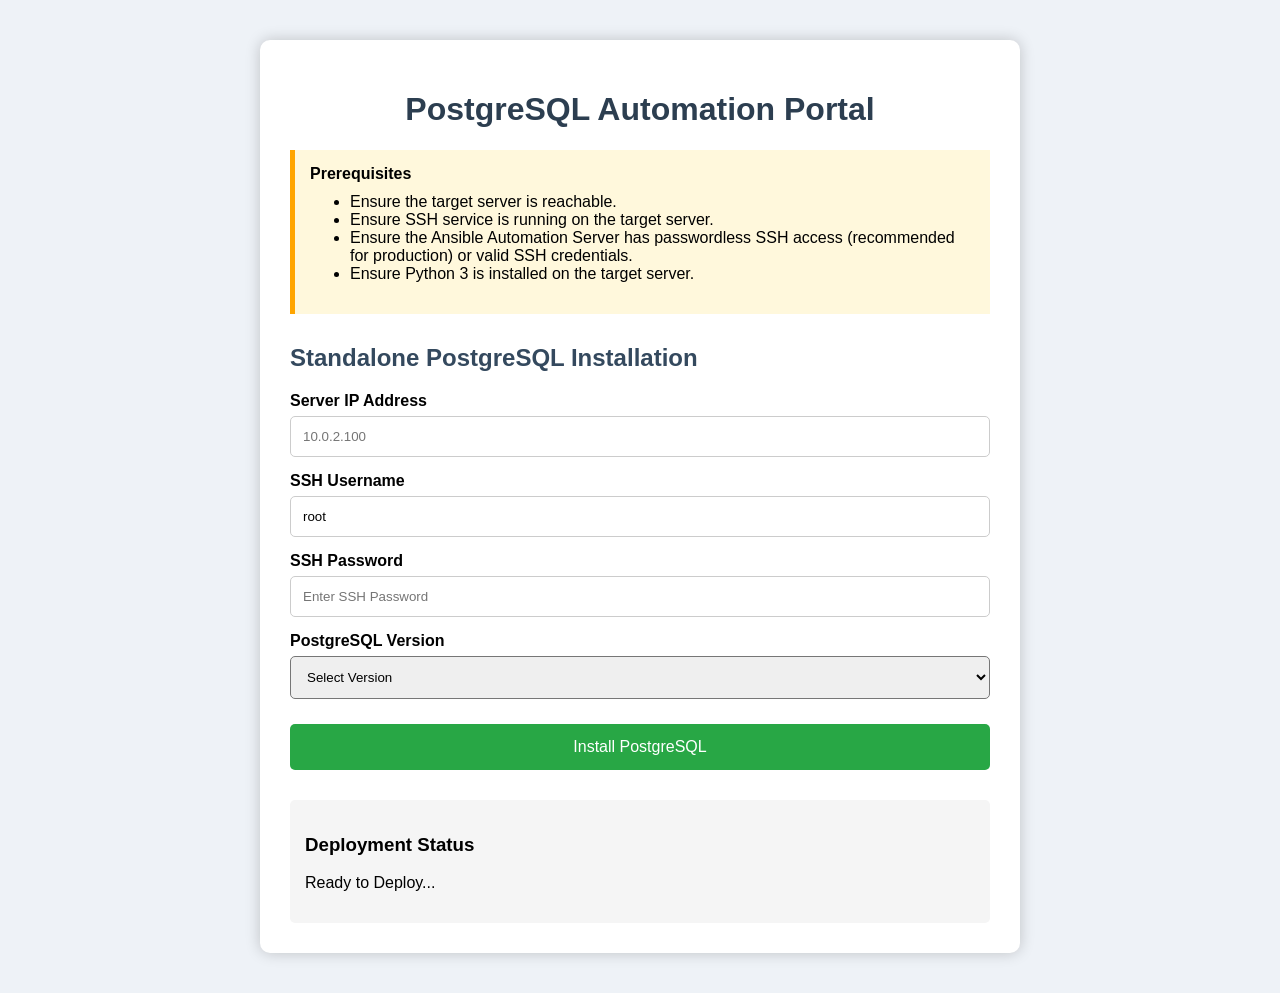
==== frontend/index.html @ a69e91f8 "adding the first version of the frontend" ====
<!DOCTYPE html>
<html lang="en">

<head>

    <meta charset="UTF-8">

    <meta name="viewport" content="width=device-width, initial-scale=1.0">

    <title>PostgreSQL Automation Portal</title>

    <link rel="stylesheet" href="css/style.css">

</head>

<body>

<div class="container">

    <h1>PostgreSQL Automation Portal</h1>

    <div class="warning">

        <strong>Prerequisites</strong>

        <ul>

            <li>Ensure the target server is reachable.</li>

            <li>Ensure SSH service is running on the target server.</li>

            <li>Ensure the Ansible Automation Server has passwordless SSH access (recommended for production) or valid SSH credentials.</li>

            <li>Ensure Python 3 is installed on the target server.</li>

        </ul>

    </div>

    <h2>Standalone PostgreSQL Installation</h2>

    <label>Server IP Address</label>

    <input
        type="text"
        id="server_ip"
        placeholder="10.0.2.100"
    >

    <label>SSH Username</label>

    <input
        type="text"
        id="ssh_user"
        value="root"
    >

    <label>SSH Password</label>

    <input
        type="password"
        id="ssh_password"
        placeholder="Enter SSH Password"
    >

    <label>PostgreSQL Version</label>

    <select id="postgres_version">

        <option value="">Select Version</option>

        <option value="16">PostgreSQL 16</option>

        <option value="17">PostgreSQL 17</option>

        <option value="18">PostgreSQL 18</option>

    </select>

    <button onclick="installPostgres()">

        Install PostgreSQL

    </button>

    <div class="status">

        <h3>Deployment Status</h3>

        <p id="status">

            Ready to Deploy...

        </p>

    </div>

</div>

<script src="js/app.js"></script>

</body>

</html>
---- frontend/css/style.css ----
body{

    margin:0;

    padding:0;

    background:#eef2f7;

    font-family:Arial, Helvetica, sans-serif;

}

.container{

    width:700px;

    margin:40px auto;

    background:white;

    padding:30px;

    border-radius:10px;

    box-shadow:0px 0px 15px rgba(0,0,0,0.2);

}

h1{

    text-align:center;

    color:#2c3e50;

}

h2{

    color:#34495e;

    margin-top:30px;

}

.warning{

    background:#fff8dc;

    border-left:5px solid orange;

    padding:15px;

    margin-bottom:25px;

}

.warning ul{

    margin-top:10px;

}

label{

    display:block;

    font-weight:bold;

    margin-top:15px;

}

input{

    width:100%;

    padding:12px;

    margin-top:6px;

    box-sizing:border-box;

    border:1px solid #ccc;

    border-radius:5px;

}

select{

    width:100%;

    padding:12px;

    margin-top:6px;

    border-radius:5px;

}

button{

    width:100%;

    margin-top:25px;

    padding:14px;

    background:#28a745;

    color:white;

    border:none;

    border-radius:5px;

    font-size:16px;

    cursor:pointer;

}

button:hover{

    background:#218838;

}

.status{

    margin-top:30px;

    padding:15px;

    background:#f5f5f5;

    border-radius:5px;

}
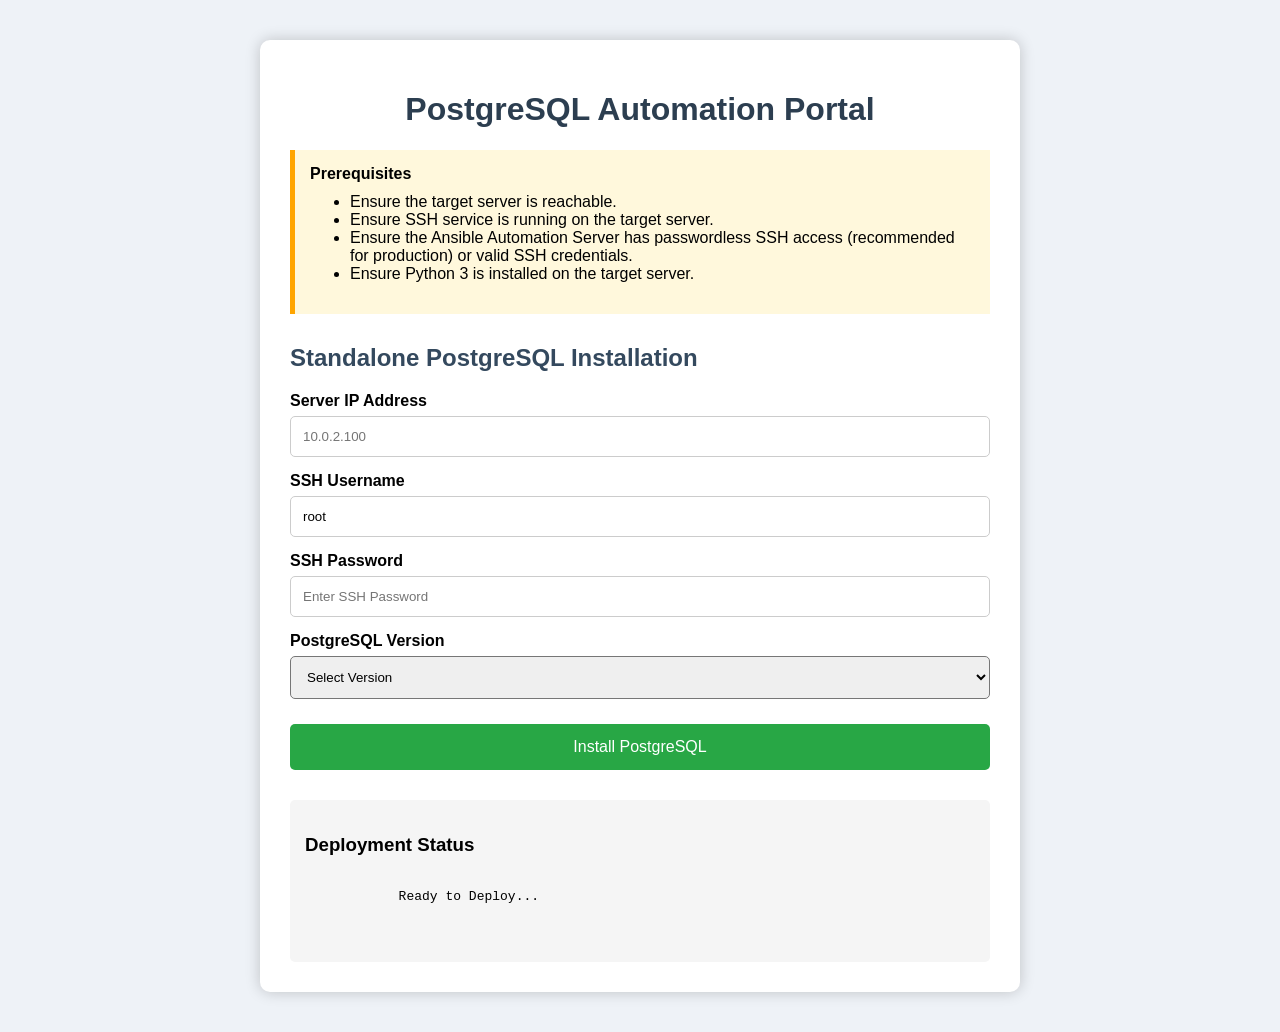
==== commit 84d9bff1: "This version contain the live log and the updating status after the creating the server : version:1." ====
--- a/frontend/index.html
+++ b/frontend/index.html
@@ -87,11 +87,11 @@
 
         <h3>Deployment Status</h3>
 
-        <p id="status">
+        <pre id="status">
 
             Ready to Deploy...
 
-        </p>
+        </pre>
 
     </div>
 
--- a/frontend/css/style.css
+++ b/frontend/css/style.css
@@ -137,3 +137,38 @@
     border-radius:5px;
 
 }
+
+
+.summary-table{
+
+    width:100%;
+
+    border-collapse:collapse;
+
+    margin-top:15px;
+
+}
+
+.summary-table th{
+
+    background:#2c3e50;
+
+    color:white;
+
+    padding:10px;
+
+}
+
+.summary-table td{
+
+    border:1px solid #ddd;
+
+    padding:10px;
+
+}
+
+.summary-table tr:nth-child(even){
+
+    background:#f5f5f5;
+
+}
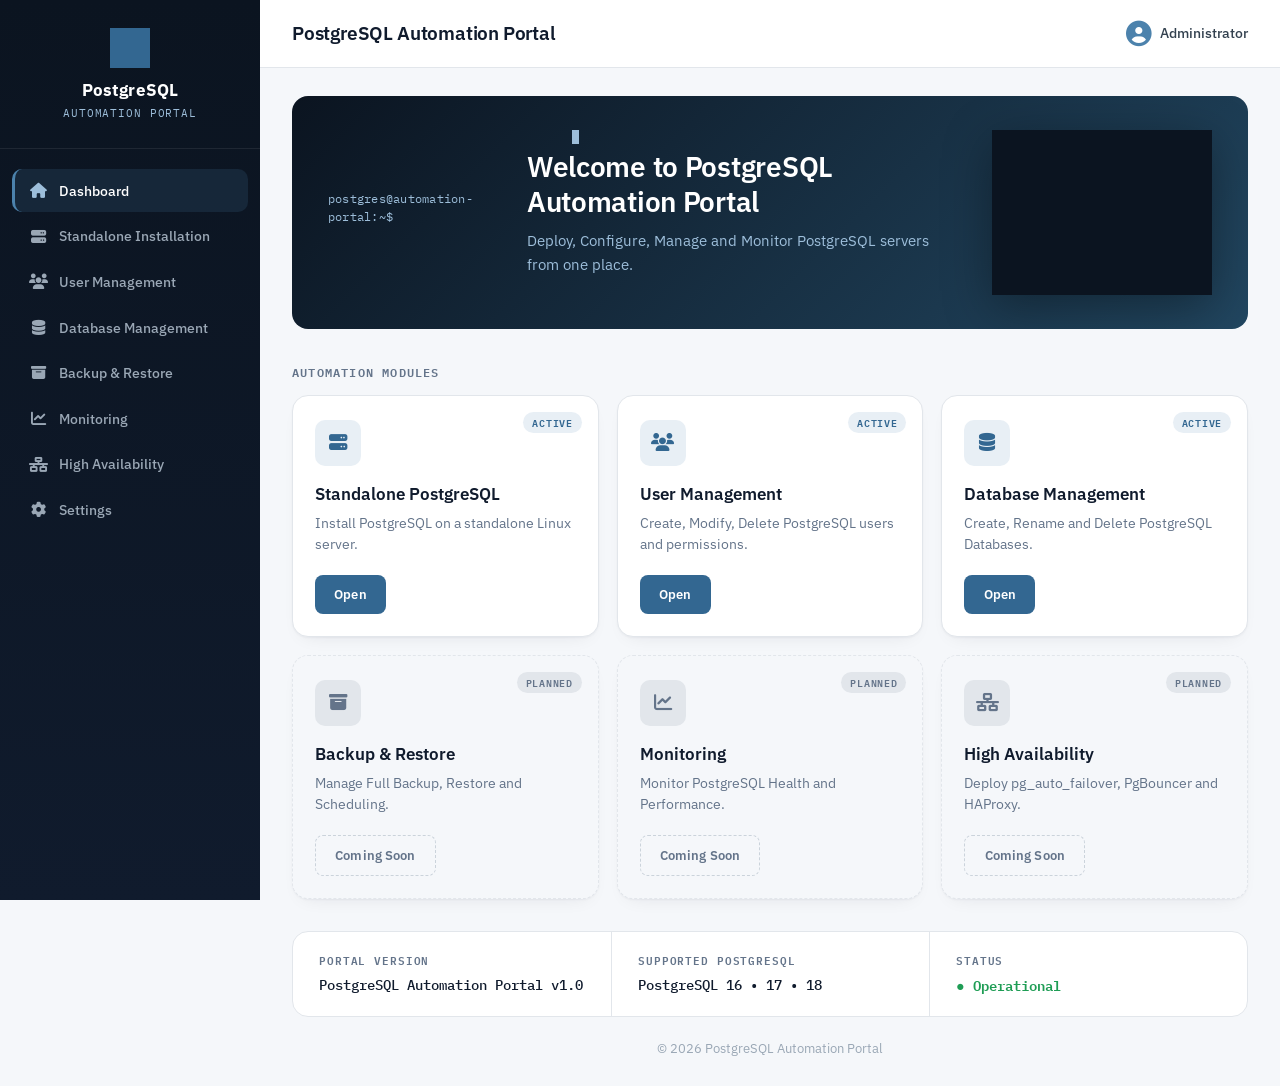
==== commit ba7d4f9e: "v2 beta" ====
--- a/frontend/index.html
+++ b/frontend/index.html
@@ -11,94 +11,383 @@
 
     <link rel="stylesheet" href="css/style.css">
 
+    <link rel="stylesheet"
+          href="https://cdnjs.cloudflare.com/ajax/libs/font-awesome/6.7.2/css/all.min.css">
+
 </head>
 
 <body>
 
-<div class="container">
-
-    <h1>PostgreSQL Automation Portal</h1>
-
-    <div class="warning">
-
-        <strong>Prerequisites</strong>
-
-        <ul>
-
-            <li>Ensure the target server is reachable.</li>
-
-            <li>Ensure SSH service is running on the target server.</li>
-
-            <li>Ensure the Ansible Automation Server has passwordless SSH access (recommended for production) or valid SSH credentials.</li>
-
-            <li>Ensure Python 3 is installed on the target server.</li>
-
-        </ul>
+<div class="sidebar">
+
+    <div class="logo">
+
+        <img src="images/postgres.png">
+
+        <h2>PostgreSQL</h2>
+
+        <span>Automation Portal</span>
 
     </div>
 
-    <h2>Standalone PostgreSQL Installation</h2>
-
-    <label>Server IP Address</label>
-
-    <input
-        type="text"
-        id="server_ip"
-        placeholder="10.0.2.100"
-    >
-
-    <label>SSH Username</label>
-
-    <input
-        type="text"
-        id="ssh_user"
-        value="root"
-    >
-
-    <label>SSH Password</label>
-
-    <input
-        type="password"
-        id="ssh_password"
-        placeholder="Enter SSH Password"
-    >
-
-    <label>PostgreSQL Version</label>
-
-    <select id="postgres_version">
-
-        <option value="">Select Version</option>
-
-        <option value="16">PostgreSQL 16</option>
-
-        <option value="17">PostgreSQL 17</option>
-
-        <option value="18">PostgreSQL 18</option>
-
-    </select>
-
-    <button onclick="installPostgres()">
-
-        Install PostgreSQL
-
-    </button>
-
-    <div class="status">
-
-        <h3>Deployment Status</h3>
-
-        <pre id="status">
-
-            Ready to Deploy...
-
-        </pre>
+    <ul>
+
+        <li class="active">
+
+            <a href="index.html">
+
+                <i class="fa-solid fa-house"></i>
+
+                Dashboard
+
+            </a>
+
+        </li>
+
+        <li>
+
+            <a href="standalone/install.html">
+
+                <i class="fa-solid fa-server"></i>
+
+                Standalone Installation
+
+            </a>
+
+        </li>
+
+        <li>
+
+            <a href="users/index.html">
+
+                <i class="fa-solid fa-users"></i>
+
+                User Management
+
+            </a>
+
+        </li>
+
+        <li>
+
+            <a href="database/index.html">
+
+                <i class="fa-solid fa-database"></i>
+
+                Database Management
+
+            </a>
+
+        </li>
+
+        <li>
+
+            <a href="#">
+
+                <i class="fa-solid fa-box-archive"></i>
+
+                Backup & Restore
+
+            </a>
+
+        </li>
+
+        <li>
+
+            <a href="#">
+
+                <i class="fa-solid fa-chart-line"></i>
+
+                Monitoring
+
+            </a>
+
+        </li>
+
+        <li>
+
+            <a href="#">
+
+                <i class="fa-solid fa-network-wired"></i>
+
+                High Availability
+
+            </a>
+
+        </li>
+
+        <li>
+
+            <a href="#">
+
+                <i class="fa-solid fa-gear"></i>
+
+                Settings
+
+            </a>
+
+        </li>
+
+    </ul>
+
+</div>
+
+<div class="main">
+
+    <header>
+
+        <h1>
+
+            PostgreSQL Automation Portal
+
+        </h1>
+
+        <div class="profile">
+
+            <i class="fa-solid fa-circle-user"></i>
+
+            Administrator
+
+        </div>
+
+    </header>
+
+    <section class="welcome">
+
+        <div>
+
+            <h2>
+
+                Welcome to PostgreSQL Automation Portal
+
+            </h2>
+
+            <p>
+
+                Deploy, Configure, Manage and Monitor PostgreSQL servers from one place.
+
+            </p>
+
+        </div>
+
+        <img src="images/postgres-automation.png">
+
+    </section>
+
+    <h2 class="section-title">
+
+        Automation Modules
+
+    </h2>
+
+    <div class="cards">
+
+        <div class="card">
+
+            <i class="fa-solid fa-server"></i>
+
+            <h3>
+
+                Standalone PostgreSQL
+
+            </h3>
+
+            <p>
+
+                Install PostgreSQL on a standalone Linux server.
+
+            </p>
+
+            <a href="standalone/install.html">
+
+                Open
+
+            </a>
+
+        </div>
+
+        <div class="card">
+
+            <i class="fa-solid fa-users"></i>
+
+            <h3>
+
+                User Management
+
+            </h3>
+
+            <p>
+
+                Create, Modify, Delete PostgreSQL users and permissions.
+
+            </p>
+
+            <a href="users/index.html">
+
+                Open
+
+            </a>
+
+        </div>
+
+        <div class="card">
+
+            <i class="fa-solid fa-database"></i>
+
+            <h3>
+
+                Database Management
+
+            </h3>
+
+            <p>
+
+                Create, Rename and Delete PostgreSQL Databases.
+
+            </p>
+
+            <a href="database/index.html">
+
+                Open
+
+            </a>
+
+        </div>
+
+        <div class="card">
+
+            <i class="fa-solid fa-box-archive"></i>
+
+            <h3>
+
+                Backup & Restore
+
+            </h3>
+
+            <p>
+
+                Manage Full Backup, Restore and Scheduling.
+
+            </p>
+
+            <a href="#">
+
+                Coming Soon
+
+            </a>
+
+        </div>
+
+        <div class="card">
+
+            <i class="fa-solid fa-chart-line"></i>
+
+            <h3>
+
+                Monitoring
+
+            </h3>
+
+            <p>
+
+                Monitor PostgreSQL Health and Performance.
+
+            </p>
+
+            <a href="#">
+
+                Coming Soon
+
+            </a>
+
+        </div>
+
+        <div class="card">
+
+            <i class="fa-solid fa-network-wired"></i>
+
+            <h3>
+
+                High Availability
+
+            </h3>
+
+            <p>
+
+                Deploy pg_auto_failover, PgBouncer and HAProxy.
+
+            </p>
+
+            <a href="#">
+
+                Coming Soon
+
+            </a>
+
+        </div>
 
     </div>
 
+    <div class="status-panel">
+
+        <div>
+
+            <h3>
+
+                Portal Version
+
+            </h3>
+
+            <p>
+
+                PostgreSQL Automation Portal v1.0
+
+            </p>
+
+        </div>
+
+        <div>
+
+            <h3>
+
+                Supported PostgreSQL
+
+            </h3>
+
+            <p>
+
+                PostgreSQL 16 • 17 • 18
+
+            </p>
+
+        </div>
+
+        <div>
+
+            <h3>
+
+                Status
+
+            </h3>
+
+            <p class="online">
+
+                ● Operational
+
+            </p>
+
+        </div>
+
+    </div>
+
+    <footer>
+
+        © 2026 PostgreSQL Automation Portal
+
+    </footer>
+
 </div>
 
-<script src="js/app.js"></script>
-
 </body>
 
 </html>
--- a/frontend/css/style.css
+++ b/frontend/css/style.css
@@ -1,174 +1,476 @@
-body{
-
-    margin:0;
-
-    padding:0;
-
-    background:#eef2f7;
-
-    font-family:Arial, Helvetica, sans-serif;
-
-}
-
-.container{
-
-    width:700px;
-
-    margin:40px auto;
-
-    background:white;
-
-    padding:30px;
-
-    border-radius:10px;
-
-    box-shadow:0px 0px 15px rgba(0,0,0,0.2);
-
-}
-
-h1{
-
-    text-align:center;
-
-    color:#2c3e50;
-
-}
-
-h2{
-
-    color:#34495e;
-
-    margin-top:30px;
-
-}
-
-.warning{
-
-    background:#fff8dc;
-
-    border-left:5px solid orange;
-
-    padding:15px;
-
-    margin-bottom:25px;
-
-}
-
-.warning ul{
-
-    margin-top:10px;
-
-}
-
-label{
-
-    display:block;
-
-    font-weight:bold;
-
-    margin-top:15px;
-
-}
-
-input{
-
-    width:100%;
-
-    padding:12px;
-
-    margin-top:6px;
-
-    box-sizing:border-box;
-
-    border:1px solid #ccc;
-
-    border-radius:5px;
-
-}
-
-select{
-
-    width:100%;
-
-    padding:12px;
-
-    margin-top:6px;
-
-    border-radius:5px;
-
-}
-
-button{
-
-    width:100%;
-
-    margin-top:25px;
-
-    padding:14px;
-
-    background:#28a745;
-
-    color:white;
-
-    border:none;
-
-    border-radius:5px;
-
-    font-size:16px;
-
-    cursor:pointer;
-
-}
-
-button:hover{
-
-    background:#218838;
-
-}
-
-.status{
-
-    margin-top:30px;
-
-    padding:15px;
-
-    background:#f5f5f5;
-
-    border-radius:5px;
-
-}
-
-
-.summary-table{
-
-    width:100%;
-
-    border-collapse:collapse;
-
-    margin-top:15px;
-
-}
-
-.summary-table th{
-
-    background:#2c3e50;
-
-    color:white;
-
-    padding:10px;
-
-}
-
-.summary-table td{
-
-    border:1px solid #ddd;
-
-    padding:10px;
-
-}
-
-.summary-table tr:nth-child(even){
-
-    background:#f5f5f5;
-
-}
+/* =========================================================
+   PostgreSQL Automation Portal — Dashboard
+   Design tokens: elephant-blue primary, ink-navy sidebar,
+   IBM Plex Sans (UI) + IBM Plex Mono (data / labels)
+   ========================================================= */
+
+@import url('https://fonts.googleapis.com/css2?family=IBM+Plex+Sans:wght@400;500;600;700&family=IBM+Plex+Mono:wght@400;500;600&display=swap');
+
+:root {
+  /* color */
+  --ink-950: #0B1420;
+  --ink-900: #101B2D;
+  --ink-800: #16233A;
+  --ink-700: #33414F;
+  --ink-500: #64748A;
+  --ink-300: #9AA7B5;
+
+  --pg-blue-700: #285573;
+  --pg-blue-600: #336791; /* postgres elephant blue */
+  --pg-blue-500: #4C82AC;
+  --pg-blue-300: #9DBEDA;
+  --pg-blue-100: #E8EFF5;
+
+  --signal-green: #1F9D55;
+
+  --paper-50: #F5F7FA;
+  --paper-0: #FFFFFF;
+  --line-200: #E2E6EB;
+  --line-300: #CBD3DB;
+
+  /* type */
+  --font-sans: 'IBM Plex Sans', -apple-system, BlinkMacSystemFont, 'Segoe UI', sans-serif;
+  --font-mono: 'IBM Plex Mono', 'SFMono-Regular', Consolas, monospace;
+
+  /* layout */
+  --sidebar-w: 260px;
+  --header-h: 68px;
+  --radius-md: 10px;
+  --radius-lg: 16px;
+  --shadow-card: 0 1px 2px rgba(16, 27, 45, 0.04), 0 8px 20px -12px rgba(16, 27, 45, 0.12);
+  --shadow-card-hover: 0 4px 10px rgba(16, 27, 45, 0.06), 0 16px 32px -14px rgba(51, 103, 145, 0.22);
+}
+
+/* ---------- reset ---------- */
+* { box-sizing: border-box; }
+html { -webkit-text-size-adjust: 100%; }
+body {
+  margin: 0;
+  font-family: var(--font-sans);
+  color: var(--ink-700);
+  background: var(--paper-50);
+  -webkit-font-smoothing: antialiased;
+  line-height: 1.5;
+}
+h1, h2, h3, p { margin: 0; }
+ul { list-style: none; margin: 0; padding: 0; }
+a { color: inherit; }
+img { display: block; max-width: 100%; }
+
+:focus-visible {
+  outline: 2px solid var(--pg-blue-500);
+  outline-offset: 2px;
+  border-radius: 4px;
+}
+
+@media (prefers-reduced-motion: reduce) {
+  *, *::before, *::after { animation-duration: 0.001ms !important; transition-duration: 0.001ms !important; }
+}
+
+/* =========================================================
+   Sidebar
+   ========================================================= */
+.sidebar {
+  position: fixed;
+  top: 0; left: 0; bottom: 0;
+  width: var(--sidebar-w);
+  background: linear-gradient(180deg, var(--ink-950), var(--ink-900));
+  display: flex;
+  flex-direction: column;
+  padding: 28px 0 20px;
+  overflow-y: auto;
+  z-index: 20;
+}
+
+.logo {
+  display: flex;
+  flex-direction: column;
+  align-items: center;
+  text-align: center;
+  padding: 0 20px 26px;
+  margin-bottom: 8px;
+  border-bottom: 1px solid rgba(255, 255, 255, 0.08);
+}
+.logo img {
+  width: 40px;
+  height: 40px;
+  object-fit: contain;
+  margin-bottom: 10px;
+}
+.logo h2 {
+  font-size: 1.05rem;
+  font-weight: 700;
+  color: #fff;
+  letter-spacing: 0.01em;
+}
+.logo span {
+  font-family: var(--font-mono);
+  font-size: 0.6875rem;
+  letter-spacing: 0.08em;
+  text-transform: uppercase;
+  color: var(--pg-blue-300);
+  margin-top: 2px;
+}
+
+.sidebar ul {
+  display: flex;
+  flex-direction: column;
+  gap: 2px;
+  padding: 12px 12px 0;
+}
+
+.sidebar li a {
+  display: flex;
+  align-items: center;
+  gap: 12px;
+  padding: 11px 14px;
+  border-radius: var(--radius-md);
+  font-size: 0.9rem;
+  font-weight: 500;
+  color: var(--ink-300);
+  text-decoration: none;
+  border-left: 3px solid transparent;
+  transition: background 0.15s ease, color 0.15s ease;
+}
+.sidebar li a i {
+  width: 18px;
+  text-align: center;
+  font-size: 0.95rem;
+  color: var(--ink-300);
+  transition: color 0.15s ease;
+}
+.sidebar li a:hover {
+  background: rgba(255, 255, 255, 0.05);
+  color: #fff;
+}
+.sidebar li a:hover i { color: var(--pg-blue-300); }
+
+.sidebar li.active a {
+  background: rgba(76, 130, 172, 0.16);
+  color: #fff;
+  border-left-color: var(--pg-blue-500);
+}
+.sidebar li.active a i { color: var(--pg-blue-300); }
+
+/* =========================================================
+   Main
+   ========================================================= */
+.main {
+  margin-left: var(--sidebar-w);
+  min-height: 100vh;
+  display: flex;
+  flex-direction: column;
+}
+
+header {
+  height: var(--header-h);
+  flex: 0 0 auto;
+  display: flex;
+  align-items: center;
+  justify-content: space-between;
+  padding: 0 32px;
+  background: var(--paper-0);
+  border-bottom: 1px solid var(--line-200);
+  position: sticky;
+  top: 0;
+  z-index: 10;
+}
+header h1 {
+  font-size: 1.2rem;
+  font-weight: 600;
+  color: var(--ink-900);
+  letter-spacing: -0.01em;
+}
+.profile {
+  display: flex;
+  align-items: center;
+  gap: 8px;
+  font-size: 0.875rem;
+  font-weight: 500;
+  color: var(--ink-700);
+}
+.profile i {
+  font-size: 1.6rem;
+  color: var(--pg-blue-500);
+}
+
+/* ---------- welcome hero ---------- */
+.welcome {
+  margin: 28px 32px 0;
+  padding: 34px 36px;
+  border-radius: var(--radius-lg);
+  background: linear-gradient(135deg, var(--ink-950) 0%, var(--pg-blue-700) 130%);
+  display: flex;
+  align-items: center;
+  justify-content: space-between;
+  gap: 32px;
+  color: #fff;
+  position: relative;
+  overflow: hidden;
+}
+.welcome::before {
+  content: "postgres@automation-portal:~$";
+  display: block;
+  font-family: var(--font-mono);
+  font-size: 0.75rem;
+  color: var(--pg-blue-300);
+  letter-spacing: 0.02em;
+  margin-bottom: 10px;
+}
+.welcome::after {
+  content: "";
+  display: inline-block;
+  width: 7px;
+  height: 14px;
+  background: var(--pg-blue-300);
+  margin-left: 6px;
+  position: absolute;
+  top: 34px;
+  left: 274px;
+  animation: cursor-blink 1.1s steps(1) infinite;
+}
+@keyframes cursor-blink {
+  50% { opacity: 0; }
+}
+.welcome > div:first-child { max-width: 560px; }
+.welcome h2 {
+  font-size: 1.75rem;
+  font-weight: 600;
+  line-height: 1.25;
+  letter-spacing: -0.01em;
+}
+.welcome p {
+  margin-top: 10px;
+  font-size: 0.95rem;
+  color: var(--pg-blue-300);
+  line-height: 1.55;
+}
+.welcome img {
+  width: 220px;
+  flex: 0 0 auto;
+  filter: drop-shadow(0 12px 24px rgba(0, 0, 0, 0.35));
+}
+
+/* ---------- section title ---------- */
+.section-title {
+  margin: 34px 32px 14px;
+  font-family: var(--font-mono);
+  font-size: 0.75rem;
+  font-weight: 600;
+  letter-spacing: 0.1em;
+  text-transform: uppercase;
+  color: var(--ink-500);
+}
+
+/* =========================================================
+   Cards
+   ========================================================= */
+.cards {
+  margin: 0 32px;
+  display: grid;
+  grid-template-columns: repeat(3, 1fr);
+  gap: 18px;
+}
+
+.card {
+  position: relative;
+  display: flex;
+  flex-direction: column;
+  align-items: flex-start;
+  background: var(--paper-0);
+  border: 1px solid var(--line-200);
+  border-radius: var(--radius-lg);
+  padding: 24px 22px 22px;
+  box-shadow: var(--shadow-card);
+  transition: transform 0.18s ease, box-shadow 0.18s ease, border-color 0.18s ease;
+}
+
+.card::before {
+  content: "ACTIVE";
+  position: absolute;
+  top: 16px;
+  right: 16px;
+  font-family: var(--font-mono);
+  font-size: 0.625rem;
+  font-weight: 600;
+  letter-spacing: 0.07em;
+  color: var(--pg-blue-600);
+  background: var(--pg-blue-100);
+  padding: 3px 9px;
+  border-radius: 999px;
+}
+
+.card i {
+  width: 46px;
+  height: 46px;
+  display: flex;
+  align-items: center;
+  justify-content: center;
+  border-radius: var(--radius-md);
+  background: var(--pg-blue-100);
+  color: var(--pg-blue-600);
+  font-size: 1.15rem;
+  margin-bottom: 16px;
+  transition: background 0.18s ease, color 0.18s ease;
+}
+
+.card h3 {
+  font-size: 1.05rem;
+  font-weight: 600;
+  color: var(--ink-900);
+  margin-bottom: 6px;
+}
+
+.card p {
+  font-size: 0.875rem;
+  color: var(--ink-500);
+  line-height: 1.5;
+  margin-bottom: 20px;
+}
+
+.card a {
+  margin-top: auto;
+  display: inline-flex;
+  align-items: center;
+  justify-content: center;
+  padding: 0.6rem 1.2rem;
+  border-radius: 8px;
+  background: var(--pg-blue-600);
+  color: #fff;
+  font-size: 0.8125rem;
+  font-weight: 600;
+  text-decoration: none;
+  letter-spacing: 0.01em;
+  transition: background 0.15s ease, transform 0.15s ease;
+}
+
+.card:hover {
+  transform: translateY(-3px);
+  border-color: var(--pg-blue-300);
+  box-shadow: var(--shadow-card-hover);
+}
+.card:hover a { background: var(--pg-blue-700); }
+
+/* -- planned / not-yet-built modules (href="#") -- */
+.card:has(a[href="#"]) {
+  background: var(--paper-50);
+  border-style: dashed;
+}
+.card:has(a[href="#"])::before {
+  content: "PLANNED";
+  color: var(--ink-500);
+  background: var(--line-200);
+}
+.card:has(a[href="#"]) i {
+  background: var(--line-200);
+  color: var(--ink-500);
+}
+.card:has(a[href="#"]) a {
+  background: transparent;
+  color: var(--ink-500);
+  border: 1px dashed var(--line-300);
+  cursor: default;
+  pointer-events: none;
+}
+.card:has(a[href="#"]):hover {
+  transform: none;
+  border-color: var(--line-300);
+  box-shadow: var(--shadow-card);
+}
+
+/* =========================================================
+   Status panel
+   ========================================================= */
+.status-panel {
+  margin: 32px 32px 0;
+  background: var(--paper-0);
+  border: 1px solid var(--line-200);
+  border-radius: var(--radius-lg);
+  display: grid;
+  grid-template-columns: repeat(3, 1fr);
+}
+.status-panel > div {
+  padding: 20px 26px;
+  border-left: 1px solid var(--line-200);
+}
+.status-panel > div:first-child { border-left: none; }
+
+.status-panel h3 {
+  font-family: var(--font-mono);
+  font-size: 0.6875rem;
+  font-weight: 600;
+  letter-spacing: 0.08em;
+  text-transform: uppercase;
+  color: var(--ink-500);
+  margin-bottom: 6px;
+}
+.status-panel p {
+  font-family: var(--font-mono);
+  font-size: 0.9rem;
+  font-weight: 500;
+  color: var(--ink-900);
+}
+.status-panel p.online {
+  color: var(--signal-green);
+  font-weight: 600;
+}
+
+/* =========================================================
+   Footer
+   ========================================================= */
+footer {
+  margin-top: auto;
+  padding: 22px 32px 28px;
+  text-align: center;
+  font-size: 0.8125rem;
+  color: var(--ink-300);
+}
+
+/* =========================================================
+   Responsive
+   ========================================================= */
+@media (max-width: 1180px) {
+  .cards { grid-template-columns: repeat(2, 1fr); }
+}
+
+@media (max-width: 900px) {
+  .sidebar {
+    position: relative;
+    width: 100%;
+    height: auto;
+    flex-direction: row;
+    align-items: center;
+    padding: 12px 16px;
+    gap: 16px;
+  }
+  .logo {
+    flex-direction: row;
+    border-bottom: none;
+    padding: 0;
+    margin-bottom: 0;
+  }
+  .logo img { width: 28px; height: 28px; margin-bottom: 0; margin-right: 8px; }
+  .logo span { display: none; }
+  .sidebar ul {
+    flex-direction: row;
+    padding: 0;
+    overflow-x: auto;
+    gap: 4px;
+  }
+  .sidebar li a { padding: 8px 12px; border-left: none; border-bottom: 3px solid transparent; white-space: nowrap; }
+  .sidebar li.active a { border-left-color: transparent; border-bottom-color: var(--pg-blue-500); }
+  .main { margin-left: 0; }
+  .welcome { flex-direction: column; align-items: flex-start; }
+  .welcome img { width: 160px; }
+  .welcome::after { display: none; }
+}
+
+@media (max-width: 640px) {
+  .cards { grid-template-columns: 1fr; margin: 0 16px; }
+  .welcome, .status-panel, .section-title, header { margin-left: 16px; margin-right: 16px; }
+  header { padding: 0 16px; }
+  .status-panel { grid-template-columns: 1fr; }
+  .status-panel > div { border-left: none; border-top: 1px solid var(--line-200); }
+  .status-panel > div:first-child { border-top: none; }
+  .welcome { padding: 26px 22px; }
+}
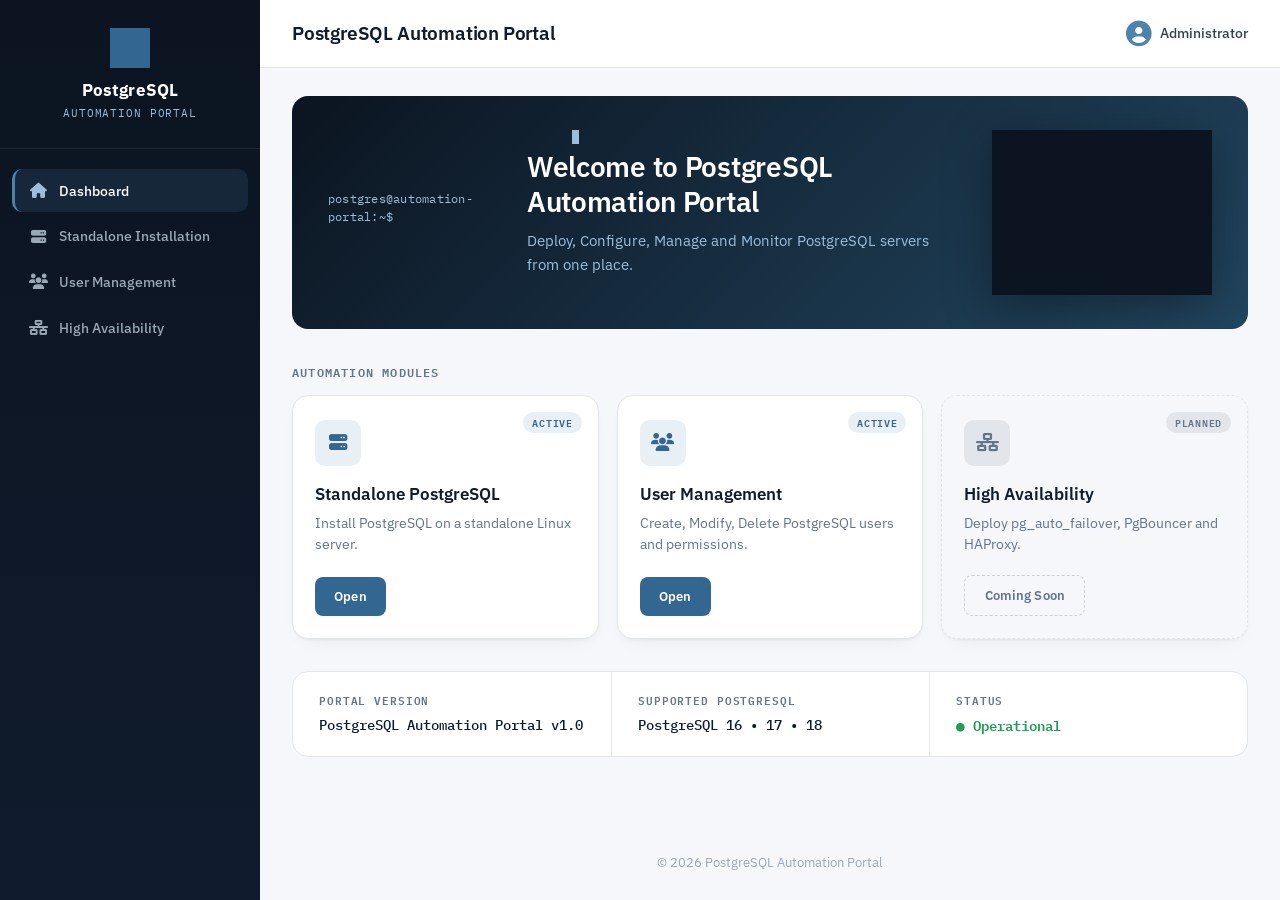
==== commit 2b5a25a9: "version:2.0" ====
--- a/frontend/index.html
+++ b/frontend/index.html
@@ -70,324 +70,204 @@
 
         <li>
 
-            <a href="database/index.html">
-
-                <i class="fa-solid fa-database"></i>
-
-                Database Management
-
-            </a>
-
-        </li>
-
-        <li>
-
             <a href="#">
 
-                <i class="fa-solid fa-box-archive"></i>
-
-                Backup & Restore
-
-            </a>
-
-        </li>
-
-        <li>
+                <i class="fa-solid fa-network-wired"></i>
+
+                High Availability
+
+            </a>
+
+        </li>
+
+    </ul>
+
+</div>
+
+<div class="main">
+
+    <header>
+
+        <h1>
+
+            PostgreSQL Automation Portal
+
+        </h1>
+
+        <div class="profile">
+
+            <i class="fa-solid fa-circle-user"></i>
+
+            Administrator
+
+        </div>
+
+    </header>
+
+    <section class="welcome">
+
+        <div>
+
+            <h2>
+
+                Welcome to PostgreSQL Automation Portal
+
+            </h2>
+
+            <p>
+
+                Deploy, Configure, Manage and Monitor PostgreSQL servers from one place.
+
+            </p>
+
+        </div>
+
+        <img src="images/postgres-automation.png">
+
+    </section>
+
+    <h2 class="section-title">
+
+        Automation Modules
+
+    </h2>
+
+    <div class="cards">
+
+        <div class="card">
+
+            <i class="fa-solid fa-server"></i>
+
+            <h3>
+
+                Standalone PostgreSQL
+
+            </h3>
+
+            <p>
+
+                Install PostgreSQL on a standalone Linux server.
+
+            </p>
+
+            <a href="standalone/install.html">
+
+                Open
+
+            </a>
+
+        </div>
+
+        <div class="card">
+
+            <i class="fa-solid fa-users"></i>
+
+            <h3>
+
+                User Management
+
+            </h3>
+
+            <p>
+
+                Create, Modify, Delete PostgreSQL users and permissions.
+
+            </p>
+
+            <a href="users/index.html">
+
+                Open
+
+            </a>
+
+        </div>
+
+        <div class="card">
+
+            <i class="fa-solid fa-network-wired"></i>
+
+            <h3>
+
+                High Availability
+
+            </h3>
+
+            <p>
+
+                Deploy pg_auto_failover, PgBouncer and HAProxy.
+
+            </p>
 
             <a href="#">
 
-                <i class="fa-solid fa-chart-line"></i>
-
-                Monitoring
-
-            </a>
-
-        </li>
-
-        <li>
-
-            <a href="#">
-
-                <i class="fa-solid fa-network-wired"></i>
-
-                High Availability
-
-            </a>
-
-        </li>
-
-        <li>
-
-            <a href="#">
-
-                <i class="fa-solid fa-gear"></i>
-
-                Settings
-
-            </a>
-
-        </li>
-
-    </ul>
+                Coming Soon
+
+            </a>
+
+        </div>
+
+    </div>
+
+    <div class="status-panel">
+
+        <div>
+
+            <h3>
+
+                Portal Version
+
+            </h3>
+
+            <p>
+
+                PostgreSQL Automation Portal v1.0
+
+            </p>
+
+        </div>
+
+        <div>
+
+            <h3>
+
+                Supported PostgreSQL
+
+            </h3>
+
+            <p>
+
+                PostgreSQL 16 • 17 • 18
+
+            </p>
+
+        </div>
+
+        <div>
+
+            <h3>
+
+                Status
+
+            </h3>
+
+            <p class="online">
+
+                ● Operational
+
+            </p>
+
+        </div>
+
+    </div>
+
+    <footer>
+
+        © 2026 PostgreSQL Automation Portal
+
+    </footer>
 
 </div>
 
-<div class="main">
-
-    <header>
-
-        <h1>
-
-            PostgreSQL Automation Portal
-
-        </h1>
-
-        <div class="profile">
-
-            <i class="fa-solid fa-circle-user"></i>
-
-            Administrator
-
-        </div>
-
-    </header>
-
-    <section class="welcome">
-
-        <div>
-
-            <h2>
-
-                Welcome to PostgreSQL Automation Portal
-
-            </h2>
-
-            <p>
-
-                Deploy, Configure, Manage and Monitor PostgreSQL servers from one place.
-
-            </p>
-
-        </div>
-
-        <img src="images/postgres-automation.png">
-
-    </section>
-
-    <h2 class="section-title">
-
-        Automation Modules
-
-    </h2>
-
-    <div class="cards">
-
-        <div class="card">
-
-            <i class="fa-solid fa-server"></i>
-
-            <h3>
-
-                Standalone PostgreSQL
-
-            </h3>
-
-            <p>
-
-                Install PostgreSQL on a standalone Linux server.
-
-            </p>
-
-            <a href="standalone/install.html">
-
-                Open
-
-            </a>
-
-        </div>
-
-        <div class="card">
-
-            <i class="fa-solid fa-users"></i>
-
-            <h3>
-
-                User Management
-
-            </h3>
-
-            <p>
-
-                Create, Modify, Delete PostgreSQL users and permissions.
-
-            </p>
-
-            <a href="users/index.html">
-
-                Open
-
-            </a>
-
-        </div>
-
-        <div class="card">
-
-            <i class="fa-solid fa-database"></i>
-
-            <h3>
-
-                Database Management
-
-            </h3>
-
-            <p>
-
-                Create, Rename and Delete PostgreSQL Databases.
-
-            </p>
-
-            <a href="database/index.html">
-
-                Open
-
-            </a>
-
-        </div>
-
-        <div class="card">
-
-            <i class="fa-solid fa-box-archive"></i>
-
-            <h3>
-
-                Backup & Restore
-
-            </h3>
-
-            <p>
-
-                Manage Full Backup, Restore and Scheduling.
-
-            </p>
-
-            <a href="#">
-
-                Coming Soon
-
-            </a>
-
-        </div>
-
-        <div class="card">
-
-            <i class="fa-solid fa-chart-line"></i>
-
-            <h3>
-
-                Monitoring
-
-            </h3>
-
-            <p>
-
-                Monitor PostgreSQL Health and Performance.
-
-            </p>
-
-            <a href="#">
-
-                Coming Soon
-
-            </a>
-
-        </div>
-
-        <div class="card">
-
-            <i class="fa-solid fa-network-wired"></i>
-
-            <h3>
-
-                High Availability
-
-            </h3>
-
-            <p>
-
-                Deploy pg_auto_failover, PgBouncer and HAProxy.
-
-            </p>
-
-            <a href="#">
-
-                Coming Soon
-
-            </a>
-
-        </div>
-
-    </div>
-
-    <div class="status-panel">
-
-        <div>
-
-            <h3>
-
-                Portal Version
-
-            </h3>
-
-            <p>
-
-                PostgreSQL Automation Portal v1.0
-
-            </p>
-
-        </div>
-
-        <div>
-
-            <h3>
-
-                Supported PostgreSQL
-
-            </h3>
-
-            <p>
-
-                PostgreSQL 16 • 17 • 18
-
-            </p>
-
-        </div>
-
-        <div>
-
-            <h3>
-
-                Status
-
-            </h3>
-
-            <p class="online">
-
-                ● Operational
-
-            </p>
-
-        </div>
-
-    </div>
-
-    <footer>
-
-        © 2026 PostgreSQL Automation Portal
-
-    </footer>
-
-</div>
-
 </body>
 
 </html>
--- a/frontend/css/style.css
+++ b/frontend/css/style.css
@@ -22,6 +22,7 @@
   --pg-blue-100: #E8EFF5;
 
   --signal-green: #1F9D55;
+  --signal-red: #C6303E;
 
   --paper-50: #F5F7FA;
   --paper-0: #FFFFFF;
@@ -268,7 +269,7 @@
 .cards {
   margin: 0 32px;
   display: grid;
-  grid-template-columns: repeat(3, 1fr);
+  grid-template-columns: repeat(auto-fit, minmax(260px, 1fr));
   gap: 18px;
 }
 
@@ -429,10 +430,6 @@
 /* =========================================================
    Responsive
    ========================================================= */
-@media (max-width: 1180px) {
-  .cards { grid-template-columns: repeat(2, 1fr); }
-}
-
 @media (max-width: 900px) {
   .sidebar {
     position: relative;
@@ -474,3 +471,241 @@
   .status-panel > div:first-child { border-top: none; }
   .welcome { padding: 26px 22px; }
 }
+
+/* =========================================================
+   Deployment result page + shared summary table / buttons
+   ========================================================= */
+.result-panel {
+  margin: 28px 32px;
+  background: var(--paper-0);
+  border: 1px solid var(--line-200);
+  border-radius: var(--radius-lg);
+  padding: 30px 32px;
+  box-shadow: var(--shadow-card);
+}
+
+.result-status {
+  display: flex;
+  align-items: center;
+  gap: 10px;
+  font-size: 1.05rem;
+  font-weight: 600;
+}
+.result-status i { font-size: 1.2rem; }
+.result-status.success { color: var(--signal-green); }
+.result-status.error { color: var(--signal-red); }
+
+.result-panel hr {
+  border: none;
+  border-top: 1px solid var(--line-200);
+  margin: 22px 0;
+}
+.result-panel h3 {
+  font-size: 0.95rem;
+  font-weight: 600;
+  color: var(--ink-900);
+  margin-bottom: 12px;
+}
+.result-panel pre {
+  margin-top: 14px;
+  padding: 14px 16px;
+  background: var(--ink-950);
+  color: #F2C7C7;
+  border-radius: var(--radius-md);
+  font-family: var(--font-mono);
+  font-size: 0.8125rem;
+  overflow-x: auto;
+}
+
+.summary-table {
+  width: 100%;
+  border-collapse: collapse;
+  font-family: var(--font-mono);
+  font-size: 0.875rem;
+}
+.summary-table th, .summary-table td {
+  padding: 10px 14px;
+  border: 1px solid var(--line-200);
+  text-align: left;
+}
+.summary-table th {
+  background: var(--paper-50);
+  color: var(--ink-500);
+  font-family: var(--font-sans);
+  font-size: 0.75rem;
+  font-weight: 600;
+  letter-spacing: 0.05em;
+  text-transform: uppercase;
+}
+.summary-table td:first-child {
+  color: var(--ink-700);
+  font-weight: 500;
+  white-space: nowrap;
+}
+
+.result-actions {
+  display: flex;
+  gap: 12px;
+  margin-top: 28px;
+}
+
+.btn {
+  display: inline-flex;
+  align-items: center;
+  justify-content: center;
+  padding: 0.65rem 1.3rem;
+  border-radius: 8px;
+  font-size: 0.85rem;
+  font-weight: 600;
+  text-decoration: none;
+  transition: background 0.15s ease, transform 0.15s ease;
+}
+.btn-primary { background: var(--pg-blue-600); color: #fff; border: 1px solid transparent; }
+.btn-primary:hover { background: var(--pg-blue-700); }
+.btn-outline { background: transparent; color: var(--pg-blue-600); border: 1px solid var(--pg-blue-300); }
+.btn-outline:hover { background: var(--pg-blue-100); }
+
+.empty-state {
+  text-align: center;
+  padding: 60px 20px;
+  color: var(--ink-500);
+}
+.empty-state i { font-size: 2rem; color: var(--pg-blue-300); margin-bottom: 14px; display: block; }
+.empty-state p { margin-bottom: 4px; }
+
+@media (max-width: 640px) {
+  .result-panel { margin: 0 16px; padding: 22px 20px; }
+  .result-actions { flex-direction: column; }
+}
+
+/* =========================================================
+   Install form (standalone/install.html)
+   ========================================================= */
+.form-grid {
+  display: grid;
+  grid-template-columns: repeat(2, 1fr);
+  gap: 18px 24px;
+  margin: 18px 0 26px;
+}
+
+.form-field {
+  display: flex;
+  flex-direction: column;
+  gap: 6px;
+}
+.form-field label {
+  font-size: 0.8125rem;
+  font-weight: 600;
+  color: var(--ink-700);
+}
+.form-field input,
+.form-field select {
+  padding: 0.65rem 0.85rem;
+  border: 1px solid var(--line-300);
+  border-radius: 8px;
+  font-family: var(--font-sans);
+  font-size: 0.9rem;
+  color: var(--ink-900);
+  background: var(--paper-0);
+  transition: border-color 0.15s ease, box-shadow 0.15s ease;
+}
+.form-field input::placeholder { color: var(--ink-300); }
+.form-field input:focus,
+.form-field select:focus {
+  outline: none;
+  border-color: var(--pg-blue-500);
+  box-shadow: 0 0 0 3px var(--pg-blue-100);
+}
+.form-field input:invalid:not(:placeholder-shown) {
+  border-color: var(--signal-red);
+}
+
+.btn:disabled {
+  opacity: 0.6;
+  cursor: not-allowed;
+  pointer-events: none;
+}
+
+/* ---------- deployment log ---------- */
+.log-panel {
+  margin-top: 14px;
+  min-height: 160px;
+  max-height: 340px;
+  overflow-y: auto;
+  padding: 16px 18px;
+  background: var(--ink-950);
+  color: var(--pg-blue-300);
+  font-family: var(--font-mono);
+  font-size: 0.8125rem;
+  line-height: 1.6;
+  border-radius: var(--radius-md);
+  white-space: pre-wrap;
+  word-break: break-word;
+}
+.log-panel pre {
+  margin: 8px 0 0;
+  background: transparent;
+  padding: 0;
+  color: inherit;
+  font-family: var(--font-mono);
+  white-space: pre-wrap;
+}
+.log-panel .log-error {
+  color: #F2A9A9;
+  font-weight: 600;
+}
+.log-panel .log-success {
+  color: #8FE3B0;
+  font-weight: 600;
+}
+
+/* If any table content ends up inside the dark log panel, re-theme it —
+   .summary-table's default light-background colors are unreadable here. */
+.log-panel table {
+  width: 100%;
+  border-collapse: collapse;
+  margin-top: 10px;
+  font-family: var(--font-mono);
+  font-size: 0.8125rem;
+}
+.log-panel th,
+.log-panel td {
+  padding: 8px 12px;
+  border: 1px solid rgba(255, 255, 255, 0.12);
+  text-align: left;
+  color: #E7EEF6;
+}
+.log-panel th {
+  background: rgba(255, 255, 255, 0.06);
+  color: var(--pg-blue-300);
+  font-family: var(--font-sans);
+  font-size: 0.6875rem;
+  font-weight: 600;
+  letter-spacing: 0.05em;
+  text-transform: uppercase;
+}
+.log-panel tr:nth-child(even) td {
+  background: rgba(255, 255, 255, 0.03);
+}
+.log-panel td:first-child {
+  color: var(--pg-blue-300);
+}
+.log-panel td:last-child {
+  color: #FFFFFF;
+  font-weight: 500;
+}
+.log-panel h3 {
+  color: #FFFFFF;
+  font-family: var(--font-sans);
+  font-size: 0.85rem;
+  margin: 14px 0 4px;
+}
+.log-panel hr {
+  border: none;
+  border-top: 1px solid rgba(255, 255, 255, 0.1);
+  margin: 12px 0;
+}
+
+@media (max-width: 640px) {
+  .form-grid { grid-template-columns: 1fr; }
+}
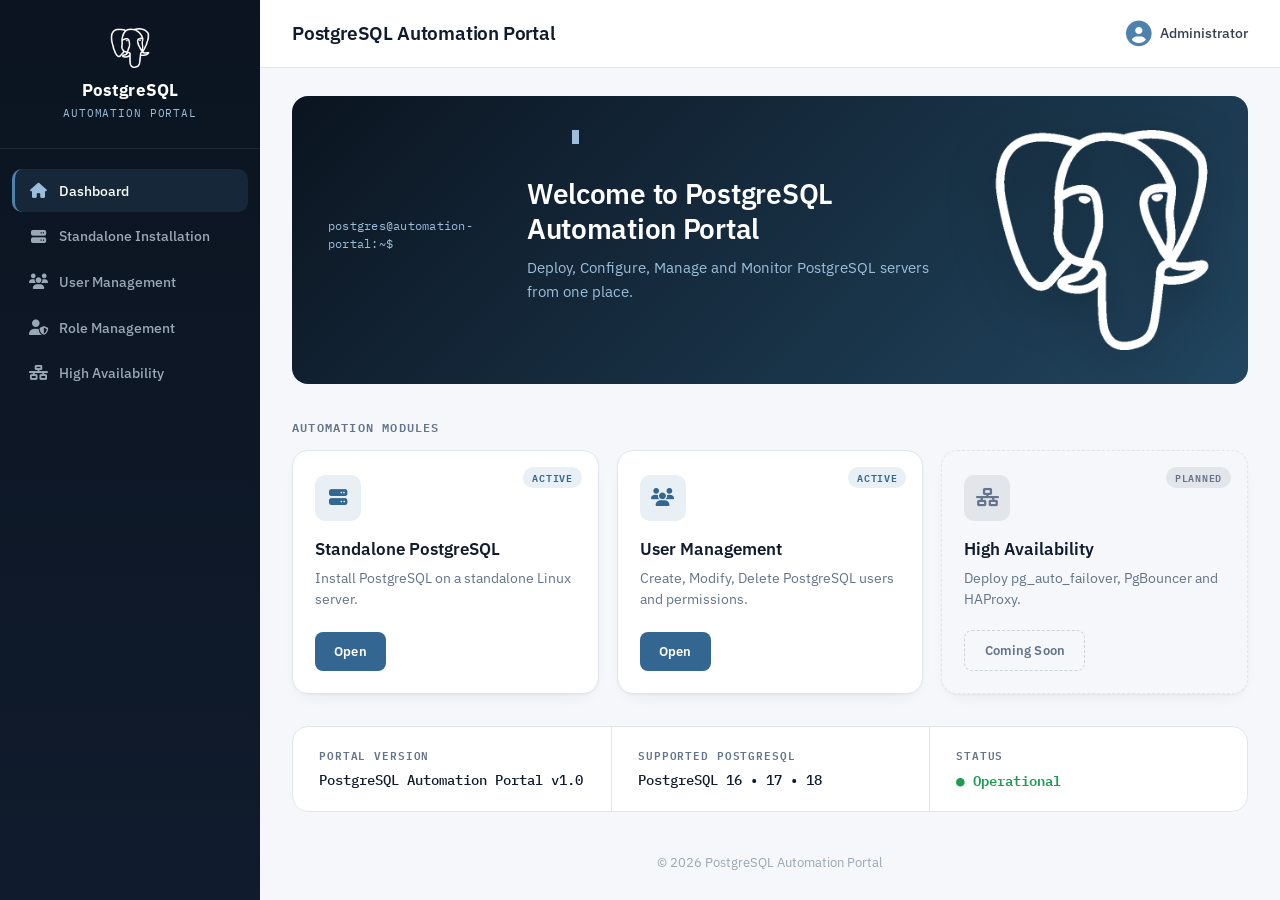
==== commit 8182e818: "adding the rbac files" ====
--- a/frontend/index.html
+++ b/frontend/index.html
@@ -70,6 +70,18 @@
 
         <li>
 
+            <a href="roles/index.html">
+
+                <i class="fa-solid fa-user-shield"></i>
+
+                Role Management
+
+            </a>
+
+        </li>
+
+        <li>
+
             <a href="#">
 
                 <i class="fa-solid fa-network-wired"></i>
--- a/frontend/css/style.css
+++ b/frontend/css/style.css
@@ -709,3 +709,110 @@
 @media (max-width: 640px) {
   .form-grid { grid-template-columns: 1fr; }
 }
+
+/* =========================================================
+   User Management — connection status, action cards, modals
+   ========================================================= */
+.connection-status {
+  margin-top: 16px;
+  padding: 12px 16px;
+  border-radius: var(--radius-md);
+  font-size: 0.875rem;
+  font-weight: 600;
+  font-family: var(--font-mono);
+}
+.connection-status.log-success { background: rgba(31, 157, 85, 0.1); color: var(--signal-green); }
+.connection-status.log-error { background: rgba(198, 48, 62, 0.08); color: var(--signal-red); }
+
+.connection-summary {
+  font-family: var(--font-mono);
+  font-size: 0.875rem;
+  color: var(--pg-blue-700);
+  background: var(--pg-blue-100);
+  display: inline-block;
+  padding: 6px 12px;
+  border-radius: 6px;
+  margin-top: 4px;
+}
+
+/* action cards: same shell as .card, no ACTIVE/PLANNED corner badge,
+   button instead of link */
+.card--action::before { content: none; }
+.card--action .btn { margin-top: auto; width: 100%; }
+
+.checkbox-row {
+  display: flex;
+  align-items: center;
+  gap: 8px;
+  font-size: 0.875rem;
+  color: var(--ink-700);
+  margin-bottom: 10px;
+}
+.checkbox-row input { width: 16px; height: 16px; accent-color: var(--pg-blue-600); }
+.checkbox-row label { font-weight: 500; }
+
+.field-hint {
+  font-weight: 400;
+  color: var(--ink-500);
+  font-size: 0.75rem;
+}
+
+.modal-status {
+  margin: 6px 0 4px;
+  font-size: 0.8125rem;
+  font-weight: 600;
+}
+.modal-status.log-success { color: var(--signal-green); }
+.modal-status.log-error { color: var(--signal-red); }
+
+/* ---------- modal overlay ---------- */
+.modal-overlay {
+  position: fixed;
+  inset: 0;
+  background: rgba(11, 20, 32, 0.55);
+  display: flex;
+  align-items: center;
+  justify-content: center;
+  padding: 20px;
+  z-index: 50;
+}
+.modal-overlay[hidden] { display: none; }
+
+.modal {
+  background: var(--paper-0);
+  border-radius: var(--radius-lg);
+  padding: 28px 30px;
+  width: 440px;
+  max-width: 100%;
+  max-height: 90vh;
+  overflow-y: auto;
+  box-shadow: var(--shadow-card-hover);
+}
+.modal h3 {
+  font-size: 1.05rem;
+  font-weight: 600;
+  color: var(--ink-900);
+  margin-bottom: 18px;
+}
+.modal .form-field {
+  margin-bottom: 14px;
+}
+.modal select {
+  padding: 0.65rem 0.85rem;
+  border: 1px solid var(--line-300);
+  border-radius: 8px;
+  font-family: var(--font-sans);
+  font-size: 0.9rem;
+  color: var(--ink-900);
+  background: var(--paper-0);
+}
+.modal-actions {
+  display: flex;
+  justify-content: flex-end;
+  gap: 10px;
+  margin-top: 20px;
+}
+
+@media (max-width: 640px) {
+  .modal { width: 100%; padding: 22px 20px; }
+}
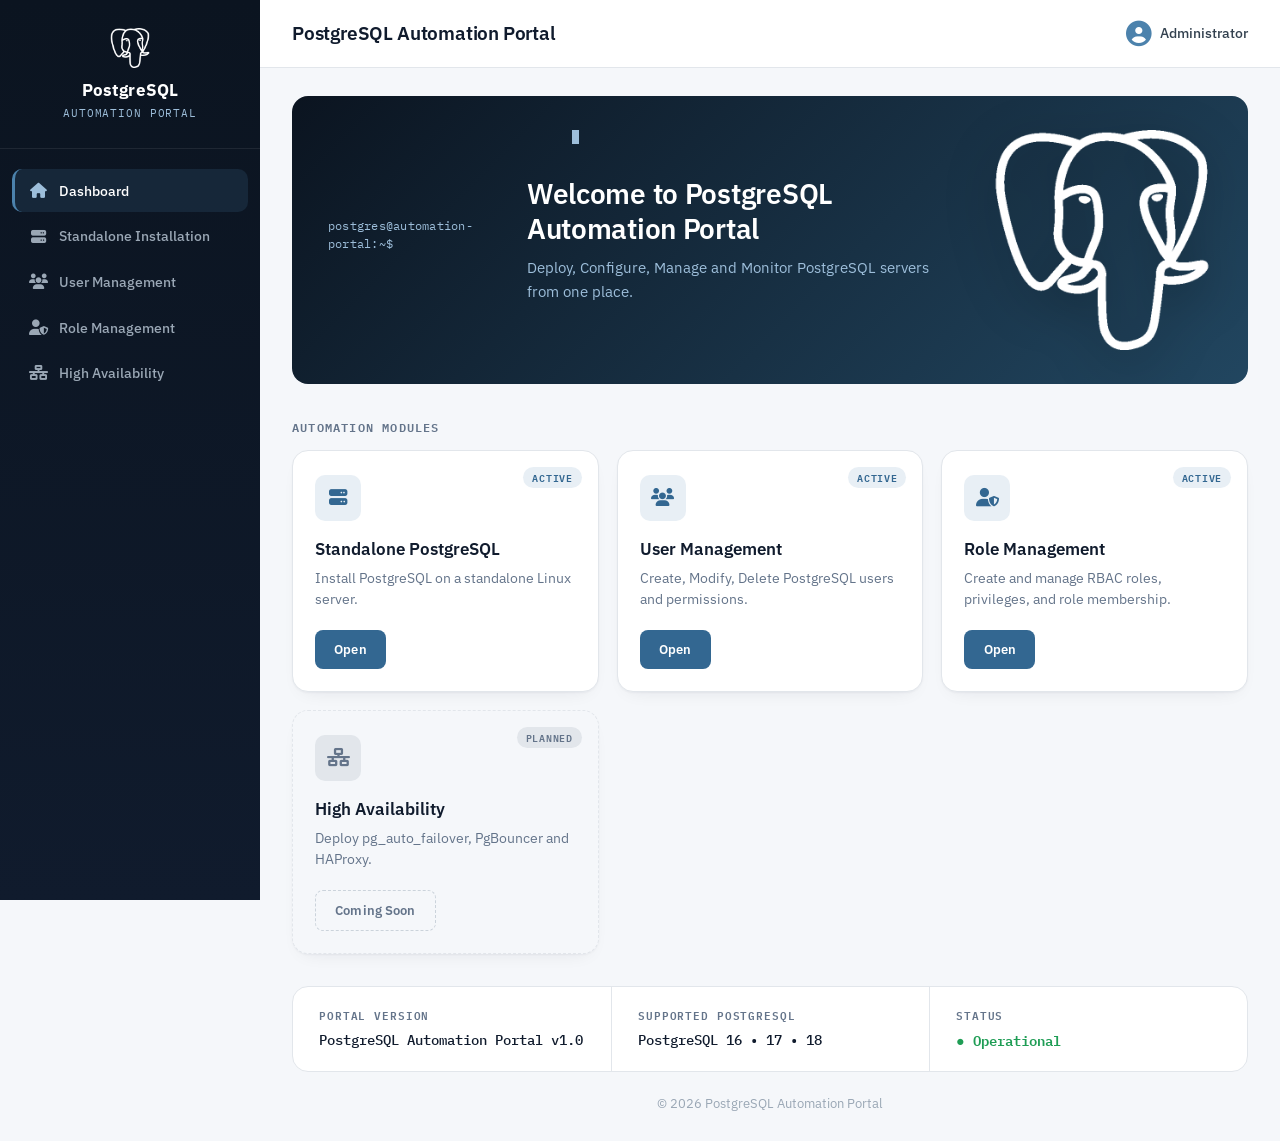
==== commit c43ad149: "version:4.1 fix rbac issue" ====
--- a/frontend/index.html
+++ b/frontend/index.html
@@ -196,6 +196,30 @@
 
         <div class="card">
 
+            <i class="fa-solid fa-user-shield"></i>
+
+            <h3>
+
+                Role Management
+
+            </h3>
+
+            <p>
+
+                Create and manage RBAC roles, privileges, and role membership.
+
+            </p>
+
+            <a href="roles/index.html">
+
+                Open
+
+            </a>
+
+        </div>
+
+        <div class="card">
+
             <i class="fa-solid fa-network-wired"></i>
 
             <h3>
--- a/frontend/css/style.css
+++ b/frontend/css/style.css
@@ -816,3 +816,58 @@
 @media (max-width: 640px) {
   .modal { width: 100%; padding: 22px 20px; }
 }
+
+.table-picker {
+  max-height: 160px;
+  overflow-y: auto;
+  border: 1px solid var(--line-300);
+  border-radius: 8px;
+  padding: 10px 12px;
+}
+.table-picker .checkbox-row {
+  margin-bottom: 6px;
+}
+.table-picker .checkbox-row:last-child {
+  margin-bottom: 0;
+}
+
+/* =========================================================
+   RBAC / Custom access model toggle (users/create.html)
+   ========================================================= */
+.access-model-toggle {
+  display: flex;
+  gap: 14px;
+  margin: 14px 0 20px;
+}
+.access-option {
+  flex: 1;
+  display: flex;
+  align-items: flex-start;
+  gap: 10px;
+  padding: 14px 16px;
+  border: 2px solid var(--line-200);
+  border-radius: var(--radius-md);
+  cursor: pointer;
+  transition: border-color 0.15s ease, background 0.15s ease;
+}
+.access-option input[type="radio"] { margin-top: 2px; accent-color: var(--pg-blue-600); }
+.access-option:has(input:checked) {
+  border-color: var(--pg-blue-500);
+  background: var(--pg-blue-100);
+}
+.access-label {
+  display: flex;
+  flex-direction: column;
+  gap: 3px;
+}
+.access-label i { color: var(--pg-blue-600); font-size: 1rem; margin-bottom: 2px; }
+.access-label strong { font-size: 0.9rem; color: var(--ink-900); }
+.access-label small { font-size: 0.775rem; color: var(--ink-500); line-height: 1.4; }
+
+@media (max-width: 640px) {
+  .access-model-toggle { flex-direction: column; }
+}
+
+.btn-danger { background: var(--signal-red); color: #fff; border: 1px solid transparent; }
+.btn-danger:hover { background: #A82634; }
+.btn-danger:disabled { opacity: 0.5; cursor: not-allowed; }
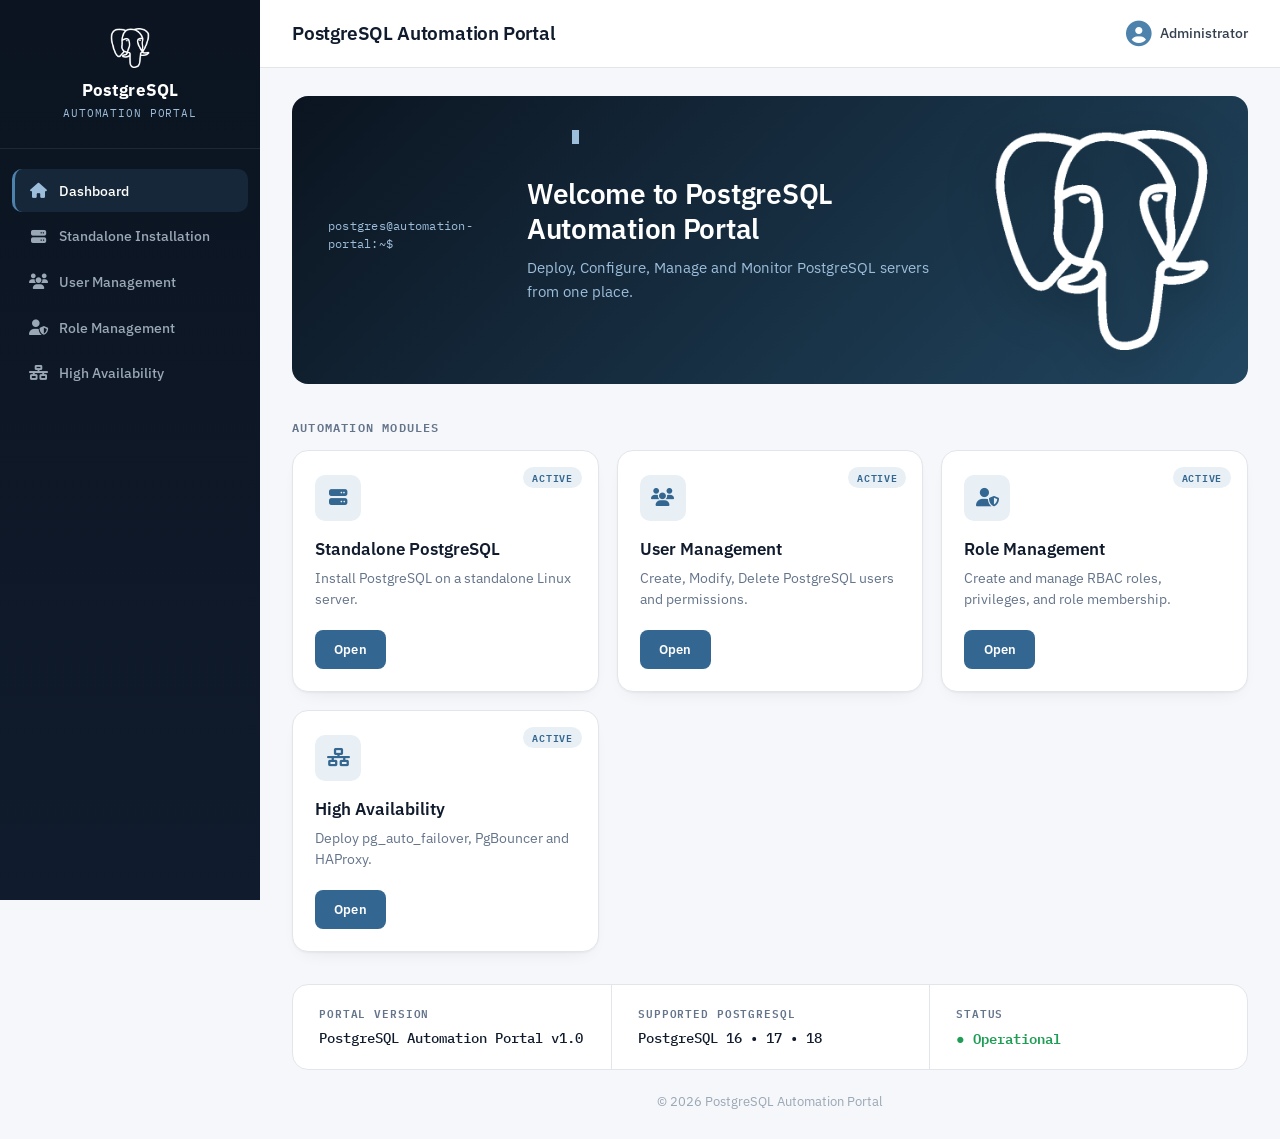
==== commit defca9ce: "pgaf:verion:1.0  adding basic files" ====
--- a/frontend/index.html
+++ b/frontend/index.html
@@ -82,7 +82,7 @@
 
         <li>
 
-            <a href="#">
+            <a href="high-availability/index.html">
 
                 <i class="fa-solid fa-network-wired"></i>
 
@@ -234,9 +234,9 @@
 
             </p>
 
-            <a href="#">
-
-                Coming Soon
+            <a href="high-availability/index.html">
+
+                Open
 
             </a>
 
